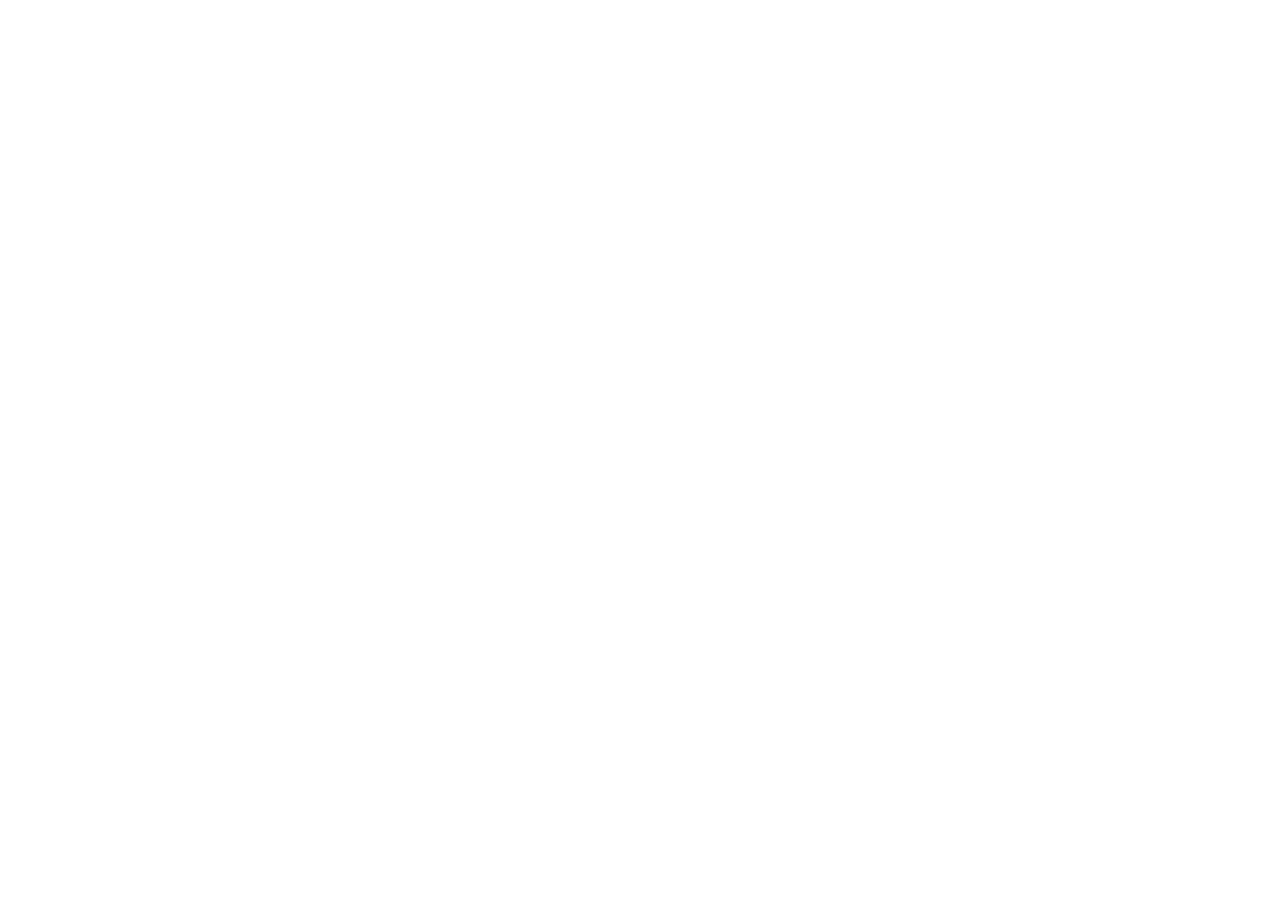
==== block-BHaaci/index.html @ 93dd41e8 "Assignment 1 - Forms update" ====
<!DOCTYPE html>
<html>
    <head>
        <meta charset="UTF-8">
        <title>Forms | Assignment I</title>
        <link rel="stylesheet" href="assets/stylesheets/style.css">
    </head>
    <body>
    </body>
</html>
---- block-BHaaci/assets/stylesheets/style.css ----
html, body, div, span, applet, object, iframe,
h1, h2, h3, h4, h5, h6, p, blockquote, pre,
a, abbr, acronym, address, big, cite, code,
del, dfn, em, img, ins, kbd, q, s, samp,
small, strike, strong, sub, sup, tt, var,
b, u, i, center,
dl, dt, dd, ol, ul, li,
fieldset, form, label, legend,
table, caption, tbody, tfoot, thead, tr, th, td,
article, aside, canvas, details, embed, 
figure, figcaption, footer, header, hgroup, 
menu, nav, output, ruby, section, summary,
time, mark, audio, video {
	margin: 0;
	padding: 0;
	border: 0;
	font-size: 100%;
	font: inherit;
	vertical-align: baseline;
}
/* HTML5 display-role reset for older browsers */
article, aside, details, figcaption, figure, 
footer, header, hgroup, menu, nav, section {
	display: block;
}
body {
	line-height: 1;
}
ol, ul {
	list-style: none;
}
blockquote, q {
	quotes: none;
}
blockquote:before, blockquote:after,
q:before, q:after {
	content: '';
	content: none;
}
table {
	border-collapse: collapse;
	border-spacing: 0;
}
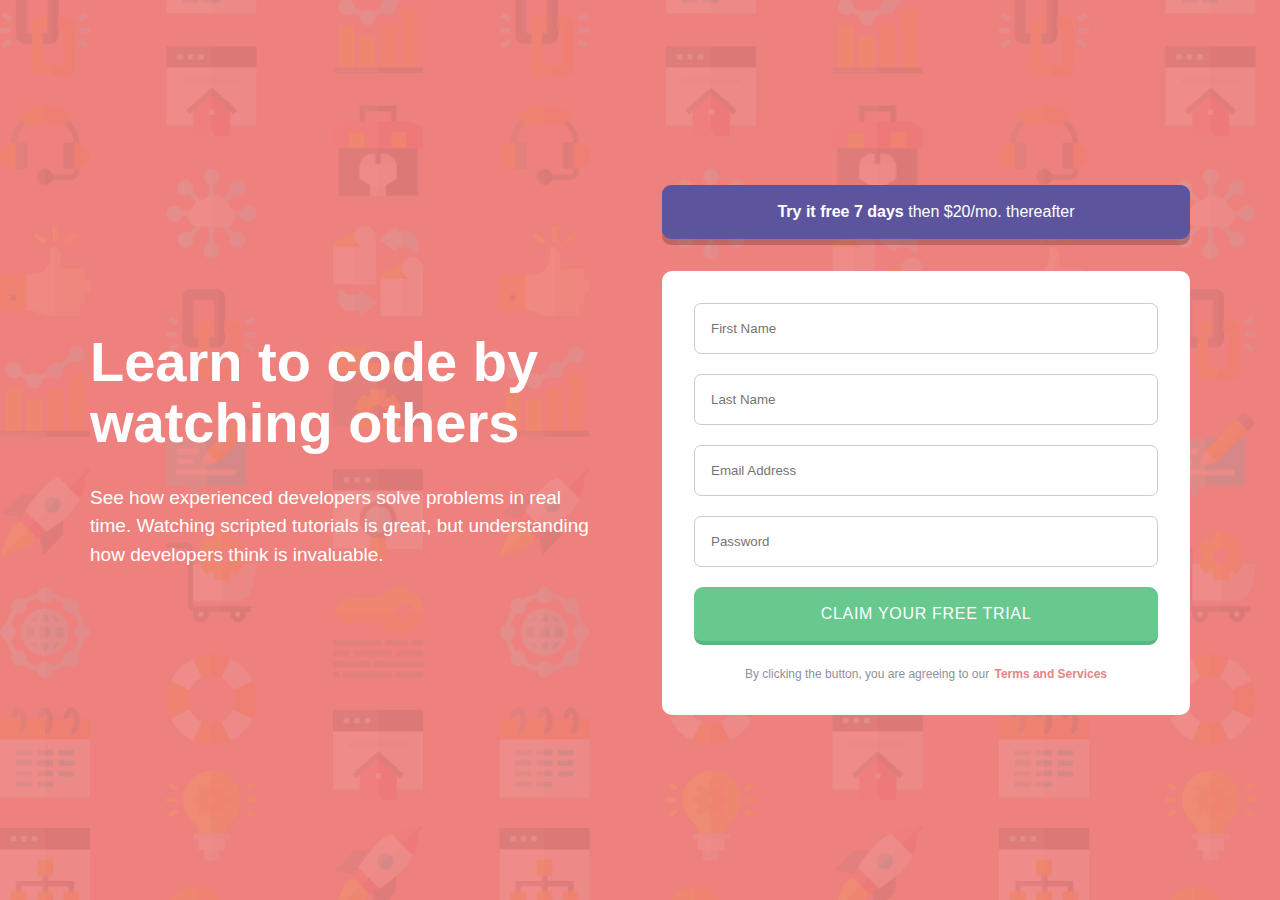
==== commit 3cb48203: "Finished Assignment 1 (Forms)" ====
--- a/block-BHaaci/index.html
+++ b/block-BHaaci/index.html
@@ -3,8 +3,36 @@
     <head>
         <meta charset="UTF-8">
         <title>Forms | Assignment I</title>
+        <!-- CSS stylesheet -->
         <link rel="stylesheet" href="assets/stylesheets/style.css">
     </head>
     <body>
+        <main>
+            <div class="container flex">
+                <div class="flex-48 left-banner">       <!-- Used for the left-side text area -->
+                    <h1 class="heading">Learn to code by watching others</h1>
+                    <p class="text">
+                        See how experienced developers solve problems in real time. Watching scripted tutorials is great, but understanding how developers think is invaluable.
+                    </p>
+                </div>     
+                <div class="flex-48">        <!-- Used for the form on the right -->
+                    <button class="btn btn-primary">
+                        <a href="#"><strong>Try it free 7 days</strong> then $20/mo. thereafter</a>
+                    </button>
+                    <form action="">
+                        <fieldset>      <!-- Fieldset is used to group form elements within the form -->
+                            <input class="form-control" type="text" name="first-name" placeholder="First Name">
+                            <input class="form-control" type="text" name="last-name" placeholder="Last Name">
+                            <input class="form-control" type="email" name="email" placeholder="Email Address">
+                            <input class="form-control" type="password" name="password" placeholder="Password">
+                        </fieldset>
+                        <button class="btn btn-secondary">
+                            <p>claim your free trial</p>
+                        </button>
+                        <p class="terms">By clicking the button, you are agreeing to our <strong>Terms and Services</strong></p>
+                    </form>
+                </div>     
+            </div>
+        </main>
     </body>
 </html>--- a/block-BHaaci/assets/stylesheets/style.css
+++ b/block-BHaaci/assets/stylesheets/style.css
@@ -41,3 +41,118 @@
 	border-collapse: collapse;
 	border-spacing: 0;
 }
+/* 
+List of resets
+1. Border-box
+2. anchor tag delinking
+3. body font style
+4. container style
+5. flex class
+6. Other flex (depending on the page layout)
+*/
+
+/* Personal Resets */
+
+*,
+*::before,
+*::after {
+    box-sizing: border-box;
+}
+a {
+    text-decoration: none;
+    color: white;
+}
+
+/* General styling cues */
+body {
+    font-family: 'Roboto', sans-serif;
+    font-size: 15px;
+    line-height: 1.5;
+}
+.container {
+    max-width: 1100px;
+    margin: 0 auto;
+}
+.flex {
+    display: flex;
+    justify-content: space-between;   /* Used for horizontal alignment */
+    align-items: center; /* Used for vertical alignment */
+}
+.flex-48 {
+    flex: 0 1 48%;
+}
+/* Specific styling begins */
+main {
+    height: 100vh;
+    background: url(../media/bg-intro-desktop.png) no-repeat, linear-gradient(#EE817D, #EE817D);
+    background-size: cover;
+    display: flex;
+    align-items: center;
+}
+/* Buttons (not that song by the Pussycat dolls) */
+.btn {
+    color: white;
+    font-size: 16px;
+    padding: 18px;
+    width: 100%;
+}
+.btn-primary {
+    background-color: #5C559E;
+    border: none;
+    border-radius: 9px;
+    margin-bottom: 32px;
+    box-shadow: 0 6px 0 0 rgba(0,0,0,0.2);
+}
+.btn-primary strong {
+    font-weight: 900;
+}
+.btn-secondary {
+    background-color: #68C98F;
+    border: none;
+    border-radius: 9px;
+    margin-bottom: 20px;
+    text-transform: uppercase;
+    letter-spacing: 0.7px;
+    border-bottom: 4px solid rgba(0,0,0,0.1);
+}
+
+/* Banner on the left-side */
+.left-banner .text {
+    width: 95%;
+}
+.heading {
+    color: white;
+    font-size: 56px;
+    font-weight: 700;
+    line-height: 1.1;
+    margin-bottom: 30px;
+}
+.text {
+    color: white;
+    font-size: 19px;
+}
+form {
+    background-color: white;
+    padding: 32px;
+    border-radius: 10px;
+}
+.form-control {
+    display: inline-block;
+    width: 100%;
+    padding: 17px 16px;
+    margin-bottom: 20px;
+    outline: 0;
+    border: 1px solid #ccc;
+    border-radius: 7px;
+}
+/* Form on the right */
+.terms {
+    text-align: center;
+    font-size: 12px;
+    color: #918f99;
+}
+.terms strong {
+    color: #E28685;
+    font-weight: 600;
+    margin-left: 2px;
+}